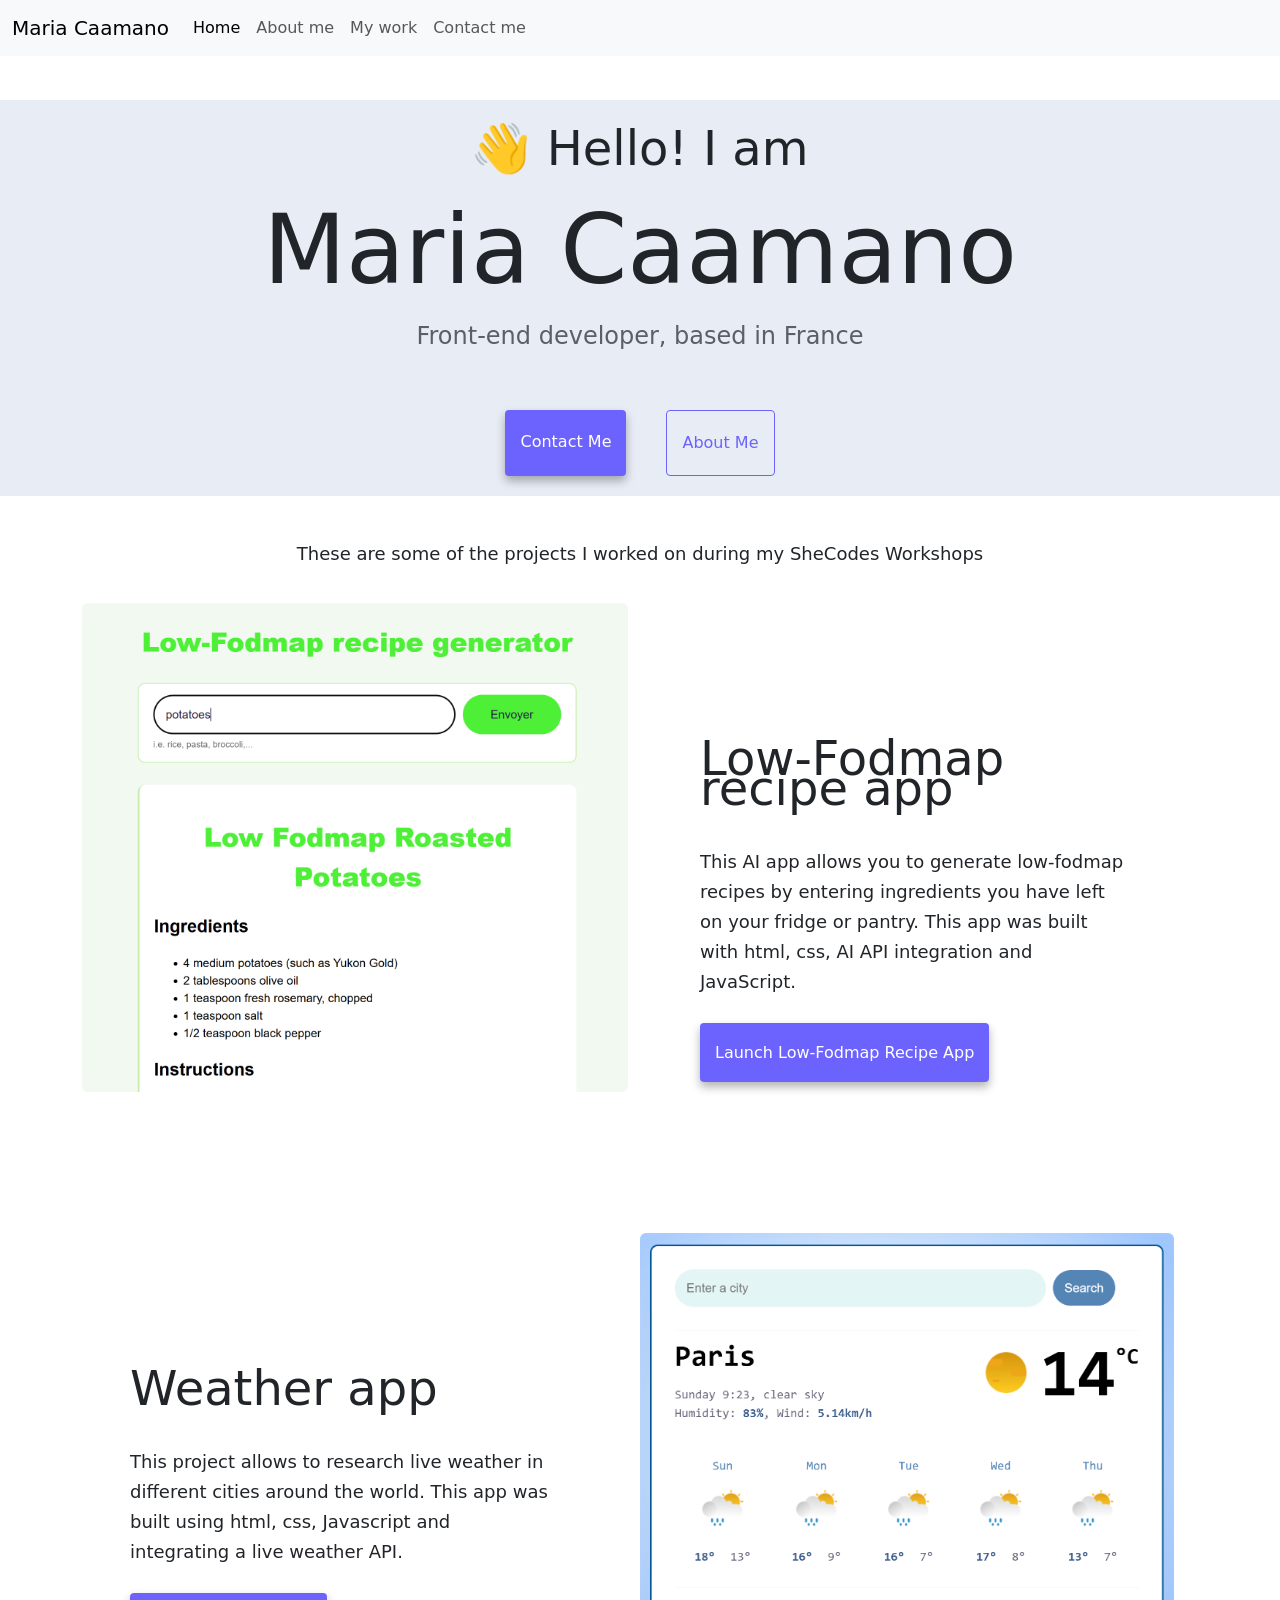
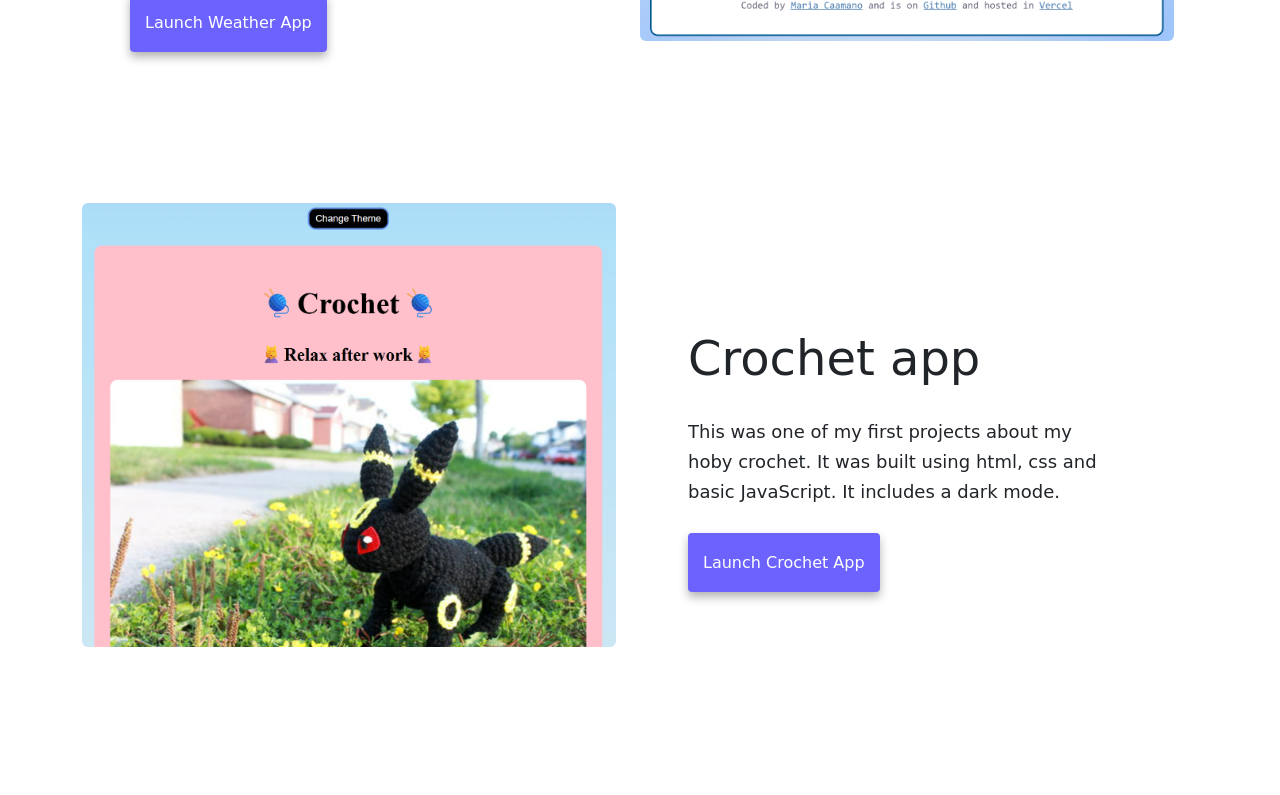
==== index.html @ 8504fa41 "improved homepage content design and content" ====
<!DOCTYPE html>
<html lang="en">
  <head>
    <meta charset="UTF-8" />
    <meta http-equiv="X-UA-Compatible" content="IE=edge" />
    <meta name="viewport" content="width=device-width, initial-scale=1.0" />
    <title>Developer - Maria Caamano</title>
    <meta name="description" content="This website showcases projects I coded">
     <link href="https://cdn.jsdelivr.net/npm/bootstrap@5.3.8/dist/css/bootstrap.min.css" rel="stylesheet" integrity="sha384-sRIl4kxILFvY47J16cr9ZwB07vP4J8+LH7qKQnuqkuIAvNWLzeN8tE5YBujZqJLB" crossorigin="anonymous">
    <link rel="stylesheet" href="style.css" />
  </head>
  <body>
    <nav class="navbar navbar-expand-lg bg-body-tertiary fixed-top">
      <div class="container-fluid">
        <a class="navbar-brand" href="index.html">Maria Caamano</a>
        <button
          class="navbar-toggler"
          type="button"
          data-bs-toggle="collapse"
          data-bs-target="#navbarNavAltMarkup"
          aria-controls="navbarNavAltMarkup"
          aria-expanded="false"
          aria-label="Toggle navigation"
        >
          <span class="navbar-toggler-icon"></span>
        </button>
        <div class="collapse navbar-collapse" id="navbarNavAltMarkup">
          <div class="navbar-nav">
            <a class="nav-link active" aria-current="page" href="#" title="homepage Maria Caamano"
              >Home</a
            >
            <a class="nav-link" href="#" title="about Maria Caamano">About me</a>
            <a class="nav-link" href="#" title="about Maria Caamano">My work</a>
            <a class="nav-link" href="#" title="contact Maria Caamano">Contact me</a>
          </div>
        </div>
      </div>
    </nav>
    <div class="hero">
    <h2 class="text-center">👋 Hello! I am</h2>
    <h1 class="text-center">Maria Caamano</h1>
    <h3 class="text-center">Front-end developer, based in France</h3>
    <div class="navigation-links">
      <a href="#" class= "contact-link" title="Contact Maria Caamano">Contact me</a>
      <a href="#" class="about-link" title="About Maria Caamano">About me</a>
    </div>
    </div>
    <br/>
    <p>These are some of the projects I worked on during my SheCodes Workshops</p>
    <div class="container">
      <div class="row">
        <div class="col d-none d-lg-block">
          <img src="images/fodmap.png" class="img-fluid rounded" alt="low fodmap project image"/>
        </div>
        <div class="col-md-6 project-description">
          <h2 class="projects">Low-Fodmap recipe app</h2>
          <p class="bg-transparent projects mt-4">
            This AI app allows you to generate low-fodmap recipes by entering ingredients you have left on your fridge or pantry. This app was built with html, css, AI API integration and JavaScript. 
          </p>
          <div class="mt-4">
            <a href="https://www.shecodes.io/projects/2745303?_gl=1*stw5pb*_gcl_au*NzQ4MzA0MTkzLjE3NzQ2MzI0OTYuNzcyMzM2MzYzLjE3NzY2MDAwNTcuMTc3NjYwMDA3MA.." class="primary-link" title="link to low fodmap app" target="_blank">Launch Low-Fodmap Recipe App</a>
          </div>
        </div>
        <div class="row mt-5">
          <div class="col-md-6 project-description">
            <h2 class="projects">Weather app</h2>
            <p class="bg-transparent projects mt-4">
              This project allows to research live weather in different cities around the world. This app was built using html, css, Javascript and integrating a live weather API.
            </p>
            <div class="mt-4">
              <a href="https://www.shecodes.io/projects/2738632?_gl=1*stw5pb*_gcl_au*NzQ4MzA0MTkzLjE3NzQ2MzI0OTYuNzcyMzM2MzYzLjE3NzY2MDAwNTcuMTc3NjYwMDA3MA.." class="primary-link" title="link to weather app" target="_blank">Launch Weather app</a>
            </div>
          </div>
          <div class="col d-none d-lg-block">
            <img src="images/weather.png" class="img-fluid rounded d-none d-md-block" alt="weather project image" />
          </div>
      </div>
      <div class="row mt-5">
        <div class="col d-none d-lg-block">
          <img src="images/crochet.png" class="img-fluid rounded d-none d-md-block" alt="crochet project image" />
        </div>
        <div class="col-md-6 project-description">
          <h2 class="projects">Crochet app</h2>
          <p class="bg-transparent projects mt-4">
            This was one of my first projects about my hoby crochet. It was built using html, css and basic JavaScript. It includes a dark mode.
          </p>
          <div class="mt-4">
            <a href="https://www.shecodes.io/projects/2719555?_gl=1*1vurtjd*_gcl_au*NzQ4MzA0MTkzLjE3NzQ2MzI0OTYuNzcyMzM2MzYzLjE3NzY2MDAwNTcuMTc3NjYwMDA3MA.." class="primary-link" title="link to crochet app" target="_blank">Launch Crochet app</a>
          </div>
        </div>
    </div>
    <script
      src="https://cdn.jsdelivr.net/npm/bootstrap@5.3.8/dist/js/bootstrap.bundle.min.js"
      integrity="sha384-FKyoEForCGlyvwx9Hj09JcYn3nv7wiPVlz7YYwJrWVcXK/BmnVDxM+D2scQbITxI"
      crossorigin="anonymous"
    ></script>
  </body>
</html>
---- style.css ----
:root {
  --primary-color: #6c63ff;
  --secondary-color: #f5f2fe;
  --box-shadow: 0 5px 10px rgba(0, 0, 0, 0.3);
}

body {
  margin: 100px 0;
}

h1,
h2,
h3 {
  margin: 0;
}

h1 {
  font-size: 96px;
  line-height: 1.5;
}

h2 {
  font-size: 48px;
  padding-top: 20px;
}

h3 {
  font-size: 24px;
  opacity: 0.7;
}

p {
  background: none;
  text-align: center;
  padding: 20px;
  border-radius: 4px;
  font-size: 18px;
  line-height: 1.5;
}
.hero {
  background-color: #e8ecf5;
}

.navigation-links {
  display: flex;
  margin-top: 40px;
  justify-content: center;
}

.navigation-links a {
  margin: 20px;
  border-radius: 4px;
  padding: 20px 15px;
  text-decoration: none;
  text-transform: capitalize;
}

.contact-link {
  background: var(--primary-color);
  box-shadow: var(--box-shadow);
  color: white;
}

.about-link {
  color: var(--primary-color);
  border: 1px solid var(--primary-color);
}

.homepage-link {
  color: var(--primary-color);
  text-align: center;
  display: block;
}

.about-paragraphs {
  display: flex;
  margin: 30px 0;
}

.about-paragraphs p {
  margin: 10px;
}

.email-link {
  display: flex;
  justify-content: center;
  color: var(--primary-color);
  font-size: 28px;
  text-decoration: none;
}

.email-link:hover {
  text-decoration: underline;
}
@media (max-width: 768px) {
  .email-link {
    font-size: 16px;
    word-wrap: break-word;
  }
}
.primary-link {
  border-radius: 4px;
  padding: 20px 15px;
  text-decoration: none;
  text-transform: capitalize;
  background: var(--primary-color);
  box-shadow: var(--box-shadow);
  color: white;
}
.mb-3 {
  margin-bottom: 1rem !important;
}
.projects {
  text-align: left !important;
  padding-left: 0;
  line-height: 30px;
}
.text-center {
  text-align: center !important;
}
.project-description {
  padding: 120px 60px;
}
@media (max-width: 960px) {
  h1 {
    font-size: 50px;
  }
  h2 {
    font-size: 30px;
  }
  .project-description {
    padding: 0;
    text-align: center !important;
  }
  .projects {
    text-align: center !important;
  }

  .mt-4 {
    text-align: center;
  }
}
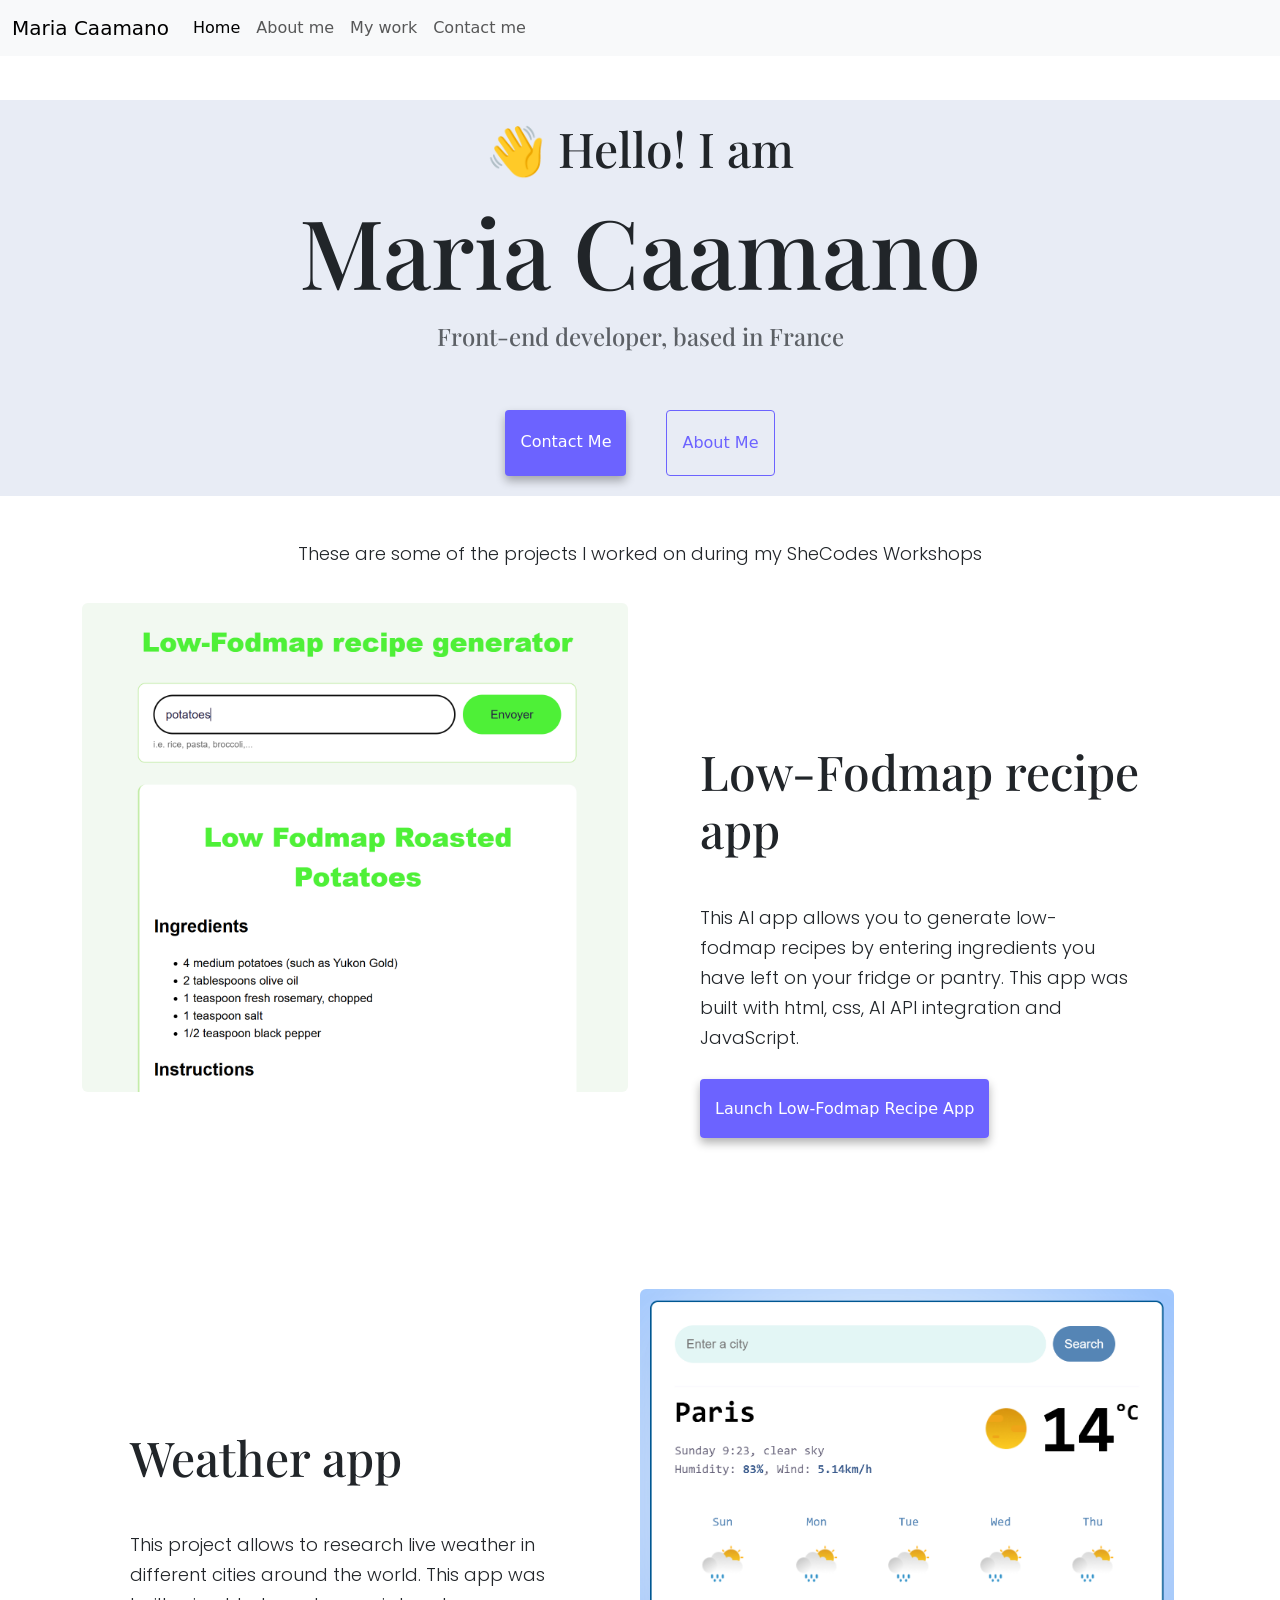
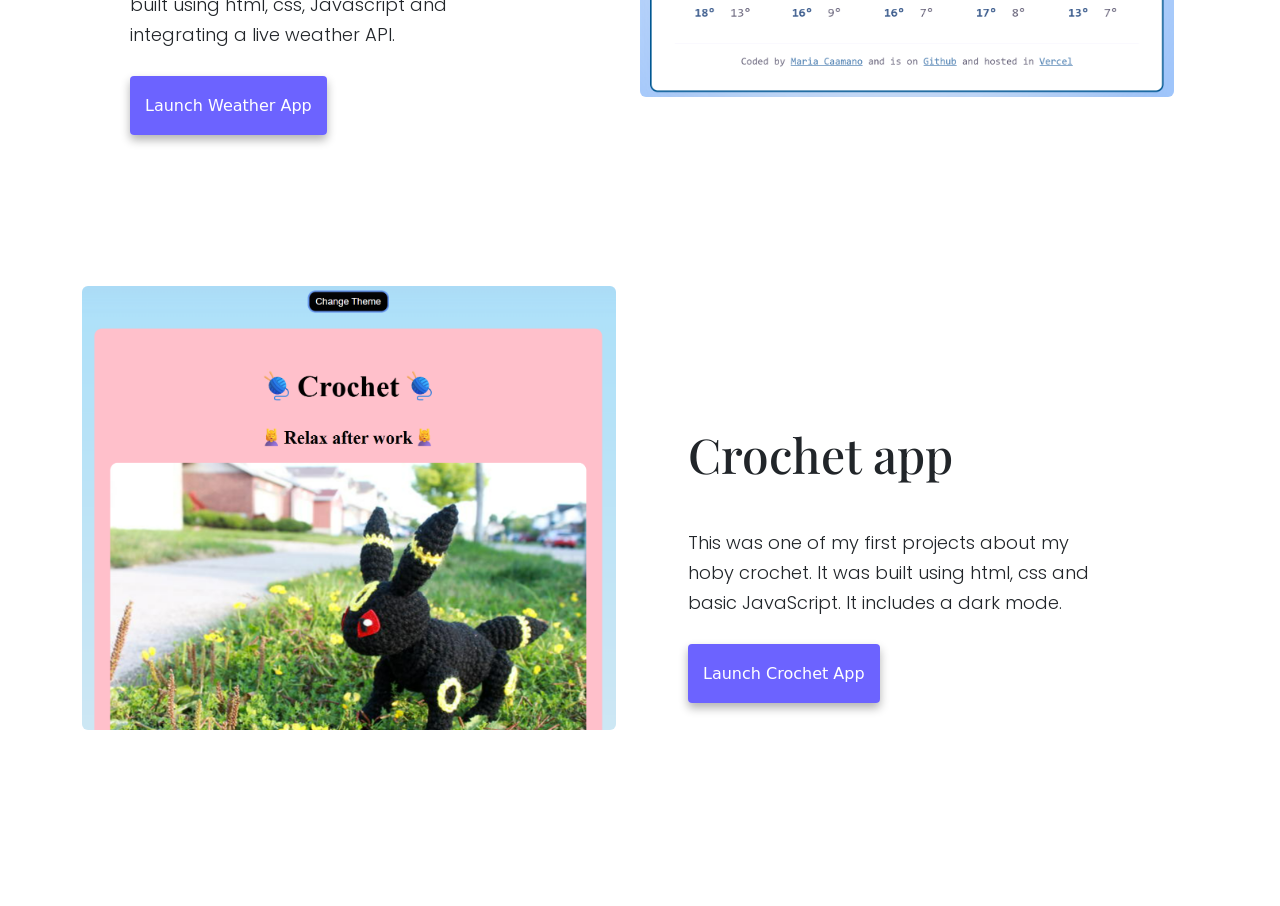
==== commit e516cd93: "added fonts" ====
--- a/index.html
+++ b/index.html
@@ -6,6 +6,11 @@
     <meta name="viewport" content="width=device-width, initial-scale=1.0" />
     <title>Developer - Maria Caamano</title>
     <meta name="description" content="This website showcases projects I coded">
+    <link rel="preconnect" href="https://fonts.googleapis.com">
+<link rel="preconnect" href="https://fonts.gstatic.com" crossorigin>
+<link href="https://fonts.googleapis.com/css2?family=Playfair+Display:ital,wght@0,700;1,700&family=<link rel="preconnect" href="https://fonts.googleapis.com">
+<link rel="preconnect" href="https://fonts.gstatic.com" crossorigin>
+<link href="https://fonts.googleapis.com/css2?family=Playfair+Display:ital,wght@0,700;1,700&family=Poppins:wght@300;500;700&display=swap" rel="stylesheet">
      <link href="https://cdn.jsdelivr.net/npm/bootstrap@5.3.8/dist/css/bootstrap.min.css" rel="stylesheet" integrity="sha384-sRIl4kxILFvY47J16cr9ZwB07vP4J8+LH7qKQnuqkuIAvNWLzeN8tE5YBujZqJLB" crossorigin="anonymous">
     <link rel="stylesheet" href="style.css" />
   </head>
@@ -53,7 +58,7 @@
           <img src="images/fodmap.png" class="img-fluid rounded" alt="low fodmap project image"/>
         </div>
         <div class="col-md-6 project-description">
-          <h2 class="projects">Low-Fodmap recipe app</h2>
+          <h2>Low-Fodmap recipe app</h2>
           <p class="bg-transparent projects mt-4">
             This AI app allows you to generate low-fodmap recipes by entering ingredients you have left on your fridge or pantry. This app was built with html, css, AI API integration and JavaScript. 
           </p>
@@ -63,7 +68,7 @@
         </div>
         <div class="row mt-5">
           <div class="col-md-6 project-description">
-            <h2 class="projects">Weather app</h2>
+            <h2>Weather app</h2>
             <p class="bg-transparent projects mt-4">
               This project allows to research live weather in different cities around the world. This app was built using html, css, Javascript and integrating a live weather API.
             </p>
@@ -80,7 +85,7 @@
           <img src="images/crochet.png" class="img-fluid rounded d-none d-md-block" alt="crochet project image" />
         </div>
         <div class="col-md-6 project-description">
-          <h2 class="projects">Crochet app</h2>
+          <h2>Crochet app</h2>
           <p class="bg-transparent projects mt-4">
             This was one of my first projects about my hoby crochet. It was built using html, css and basic JavaScript. It includes a dark mode.
           </p>
--- a/style.css
+++ b/style.css
@@ -15,21 +15,27 @@
 }
 
 h1 {
+  font-family: "Playfair Display", serif;
   font-size: 96px;
   line-height: 1.5;
 }
 
 h2 {
+  font-family: "Playfair Display", serif;
   font-size: 48px;
   padding-top: 20px;
 }
 
 h3 {
+  font-family: "Playfair Display", serif;
   font-size: 24px;
   opacity: 0.7;
 }
 
 p {
+  font-family: "Poppins", sans-serif;
+  font-weight: 300;
+  font-style: normal;
   background: none;
   text-align: center;
   padding: 20px;
@@ -112,9 +118,13 @@
 }
 .projects {
   text-align: left !important;
+  font-family: "Poppins", sans-serif;
+  font-weight: 300;
+  font-style: normal;
   padding-left: 0;
   line-height: 30px;
 }
+
 .text-center {
   text-align: center !important;
 }
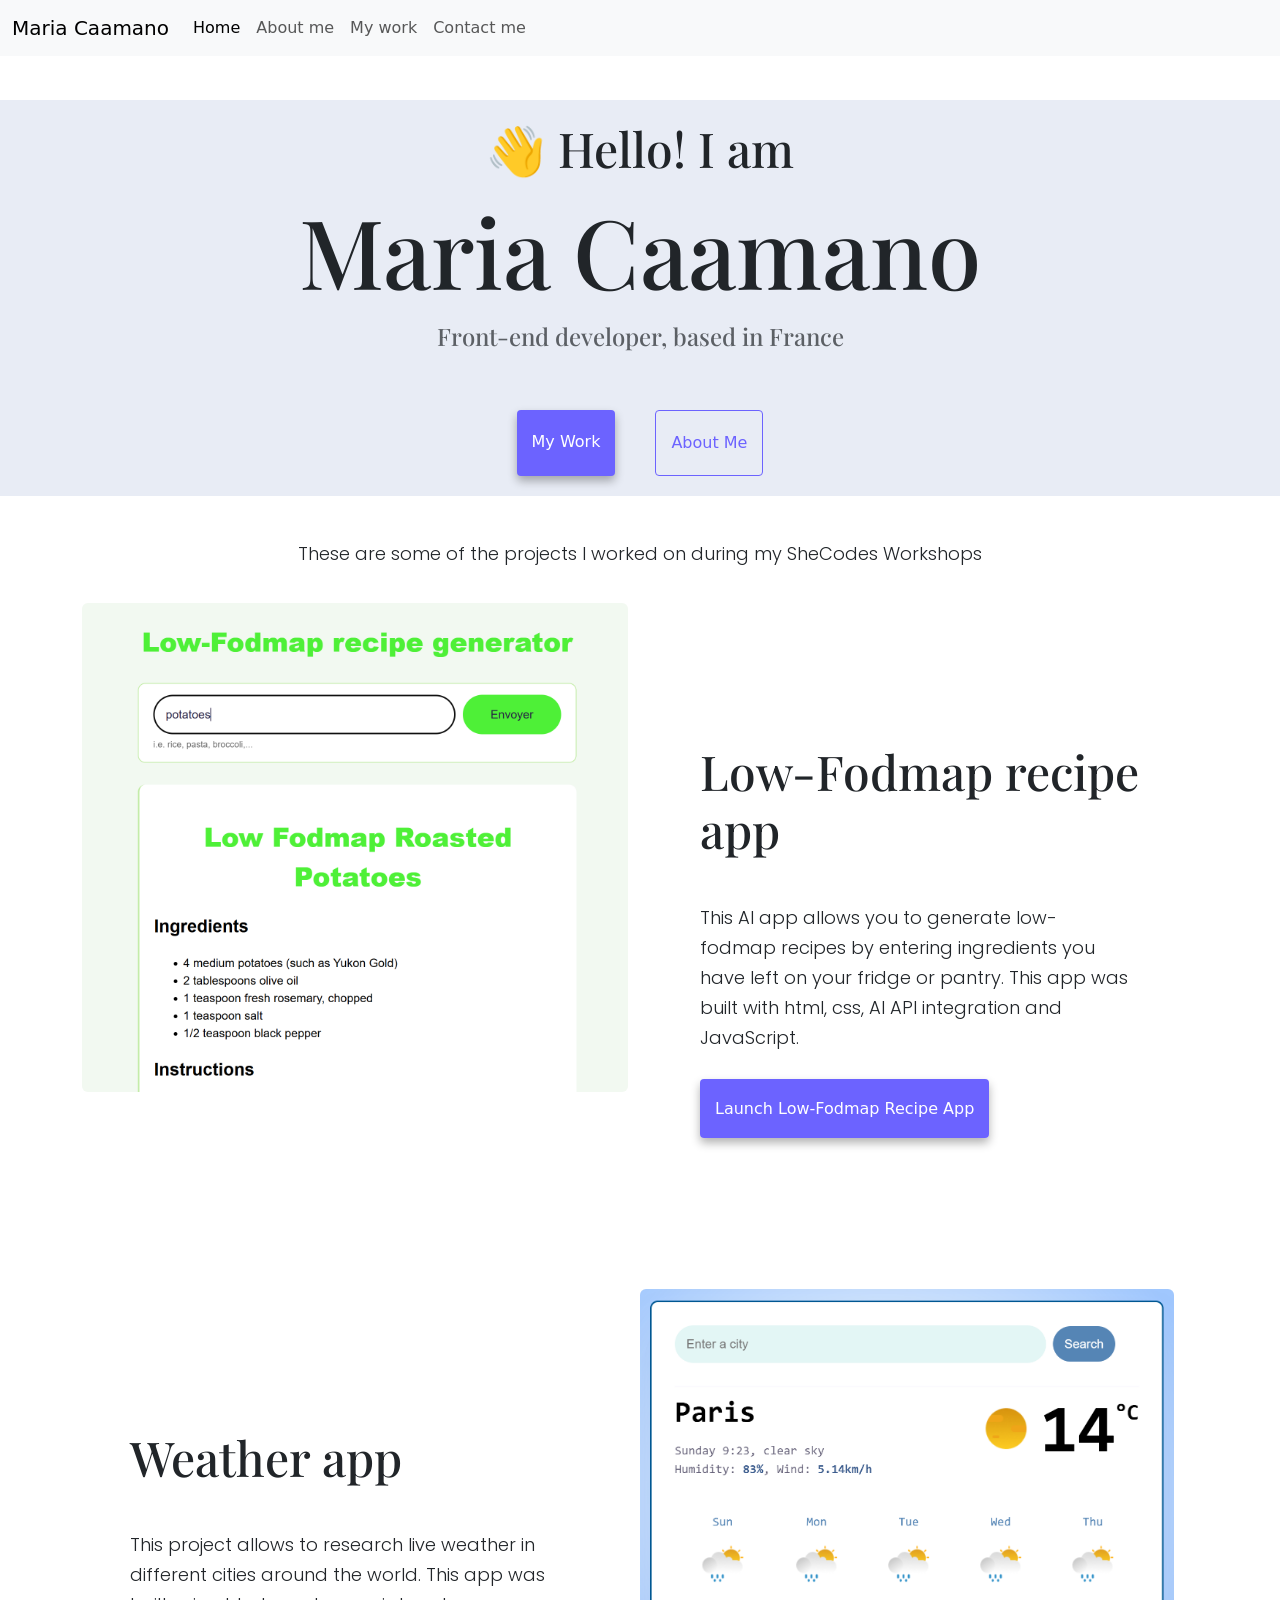
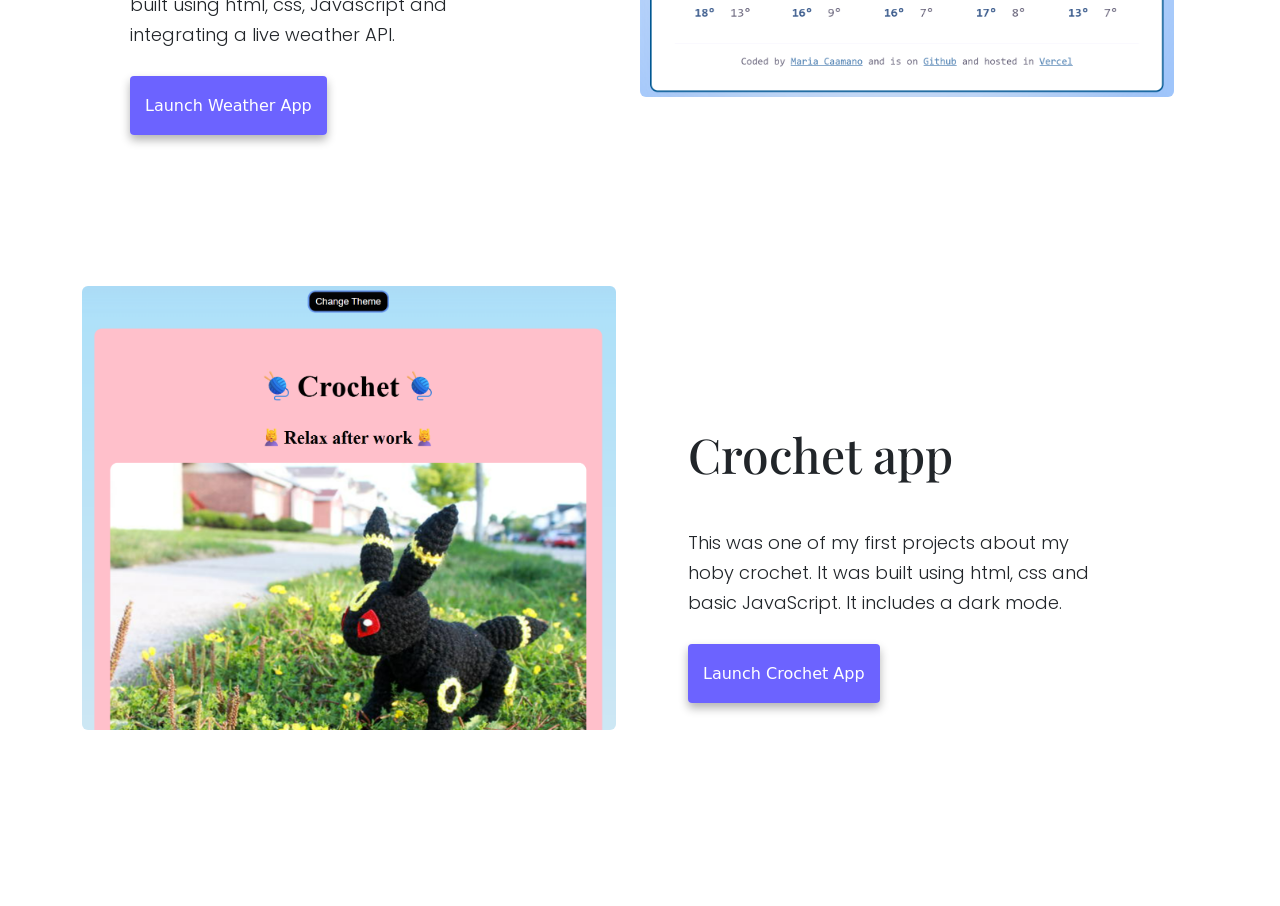
==== commit 508adb18: "added about page with css and basic work page" ====
--- a/index.html
+++ b/index.html
@@ -34,9 +34,9 @@
             <a class="nav-link active" aria-current="page" href="#" title="homepage Maria Caamano"
               >Home</a
             >
-            <a class="nav-link" href="#" title="about Maria Caamano">About me</a>
-            <a class="nav-link" href="#" title="about Maria Caamano">My work</a>
-            <a class="nav-link" href="#" title="contact Maria Caamano">Contact me</a>
+            <a class="nav-link" href="about.html" title="about Maria Caamano">About me</a>
+            <a class="nav-link" href="work.html" title="projects display">My work</a>
+            <a class="nav-link" href="about.html#contact" title="contact Maria Caamano">Contact me</a>
           </div>
         </div>
       </div>
@@ -46,8 +46,8 @@
     <h1 class="text-center">Maria Caamano</h1>
     <h3 class="text-center">Front-end developer, based in France</h3>
     <div class="navigation-links">
-      <a href="#" class= "contact-link" title="Contact Maria Caamano">Contact me</a>
-      <a href="#" class="about-link" title="About Maria Caamano">About me</a>
+      <a href="work.html" class= "contact-link" title="projects display">My work</a>
+      <a href="about.html" class="about-link" title="About Maria Caamano">About me</a>
     </div>
     </div>
     <br/>
--- a/style.css
+++ b/style.css
@@ -150,3 +150,28 @@
     text-align: center;
   }
 }
+.about-section h1 {
+  font-size: 64px;
+  line-height: 1.5;
+}
+.about-section h3 {
+  font-size: 18px;
+  font-family: "Poppins", sans-serif;
+  margin-bottom: 10px !important;
+}
+.about-section p {
+  font-family: "Poppins", sans-serif;
+  font-size: 16px;
+  line-height: 30px;
+  padding: 5px 0;
+  margin-bottom: 10px;
+}
+.about-section .navigation-links {
+  margin-top: 0;
+}
+.profile-photo {
+  max-width: 300px;
+  display: block;
+  margin: 0 auto;
+  border-radius: 10px;
+}
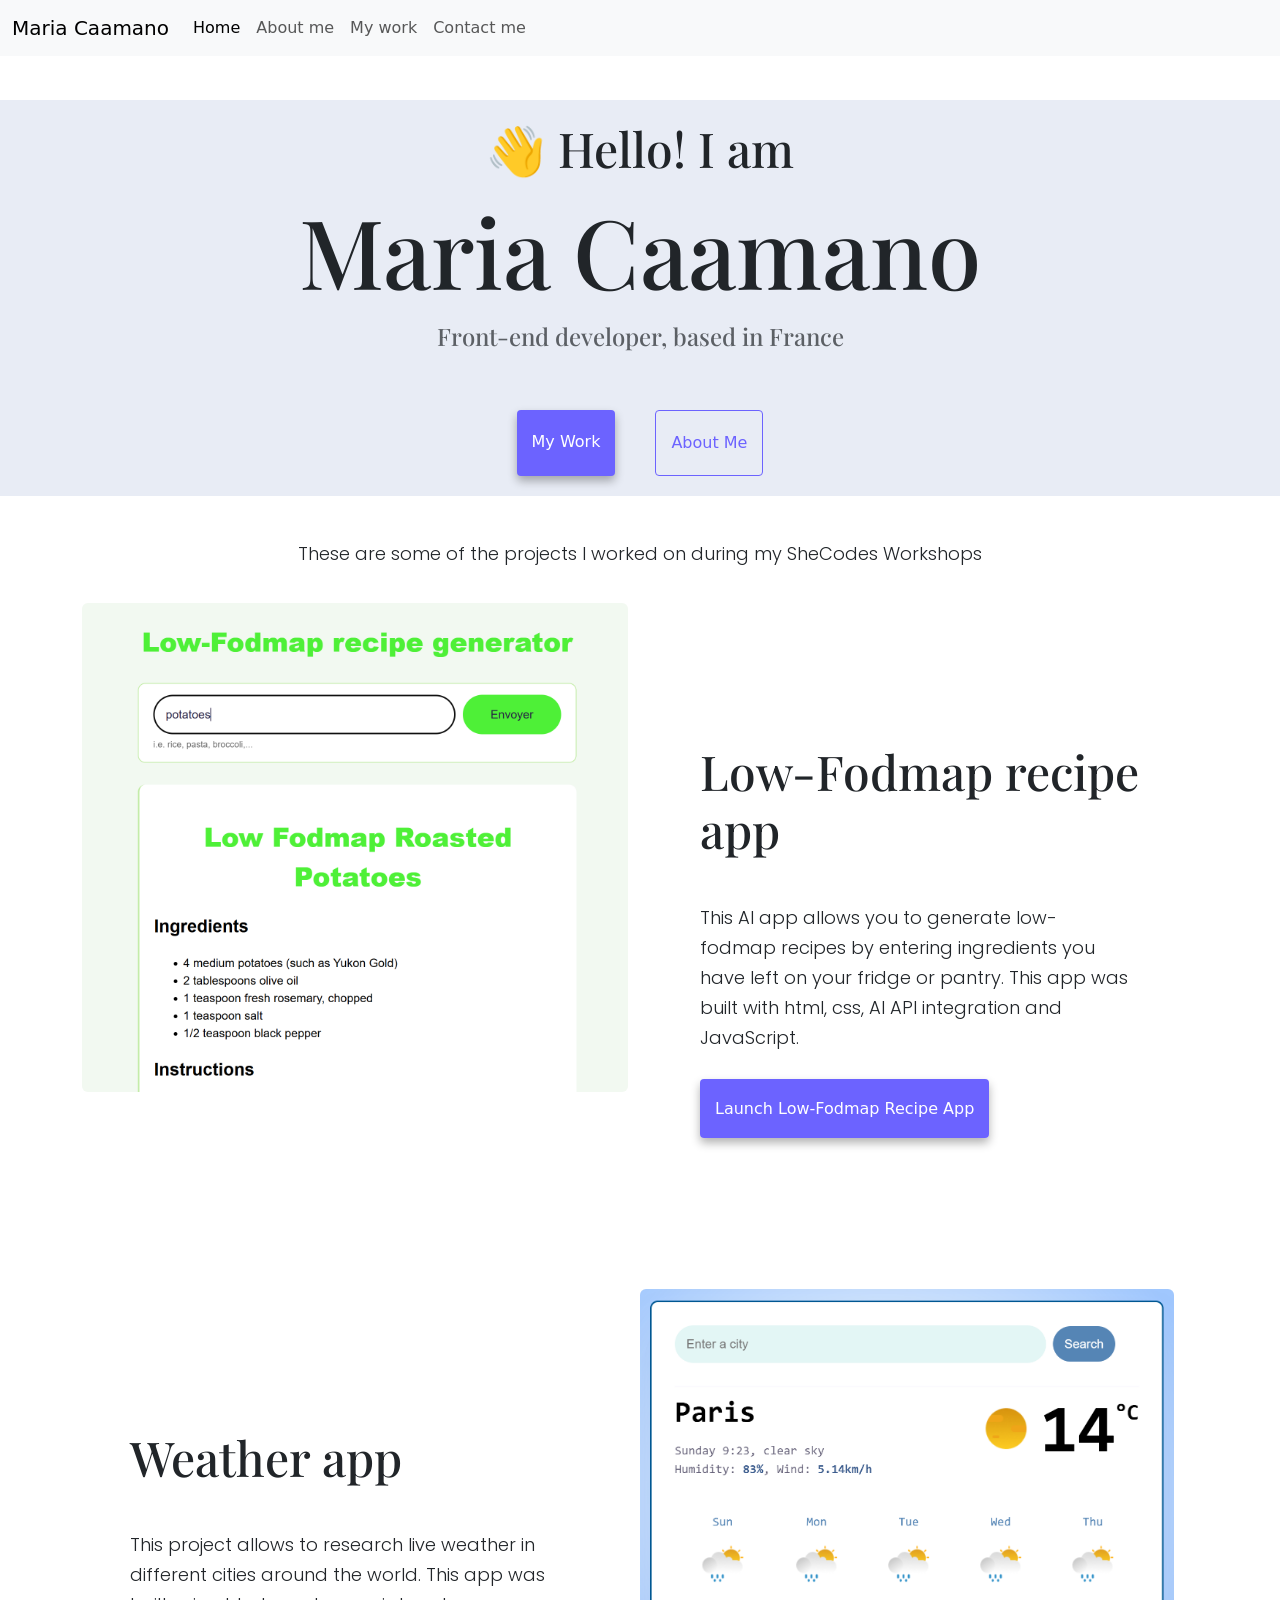
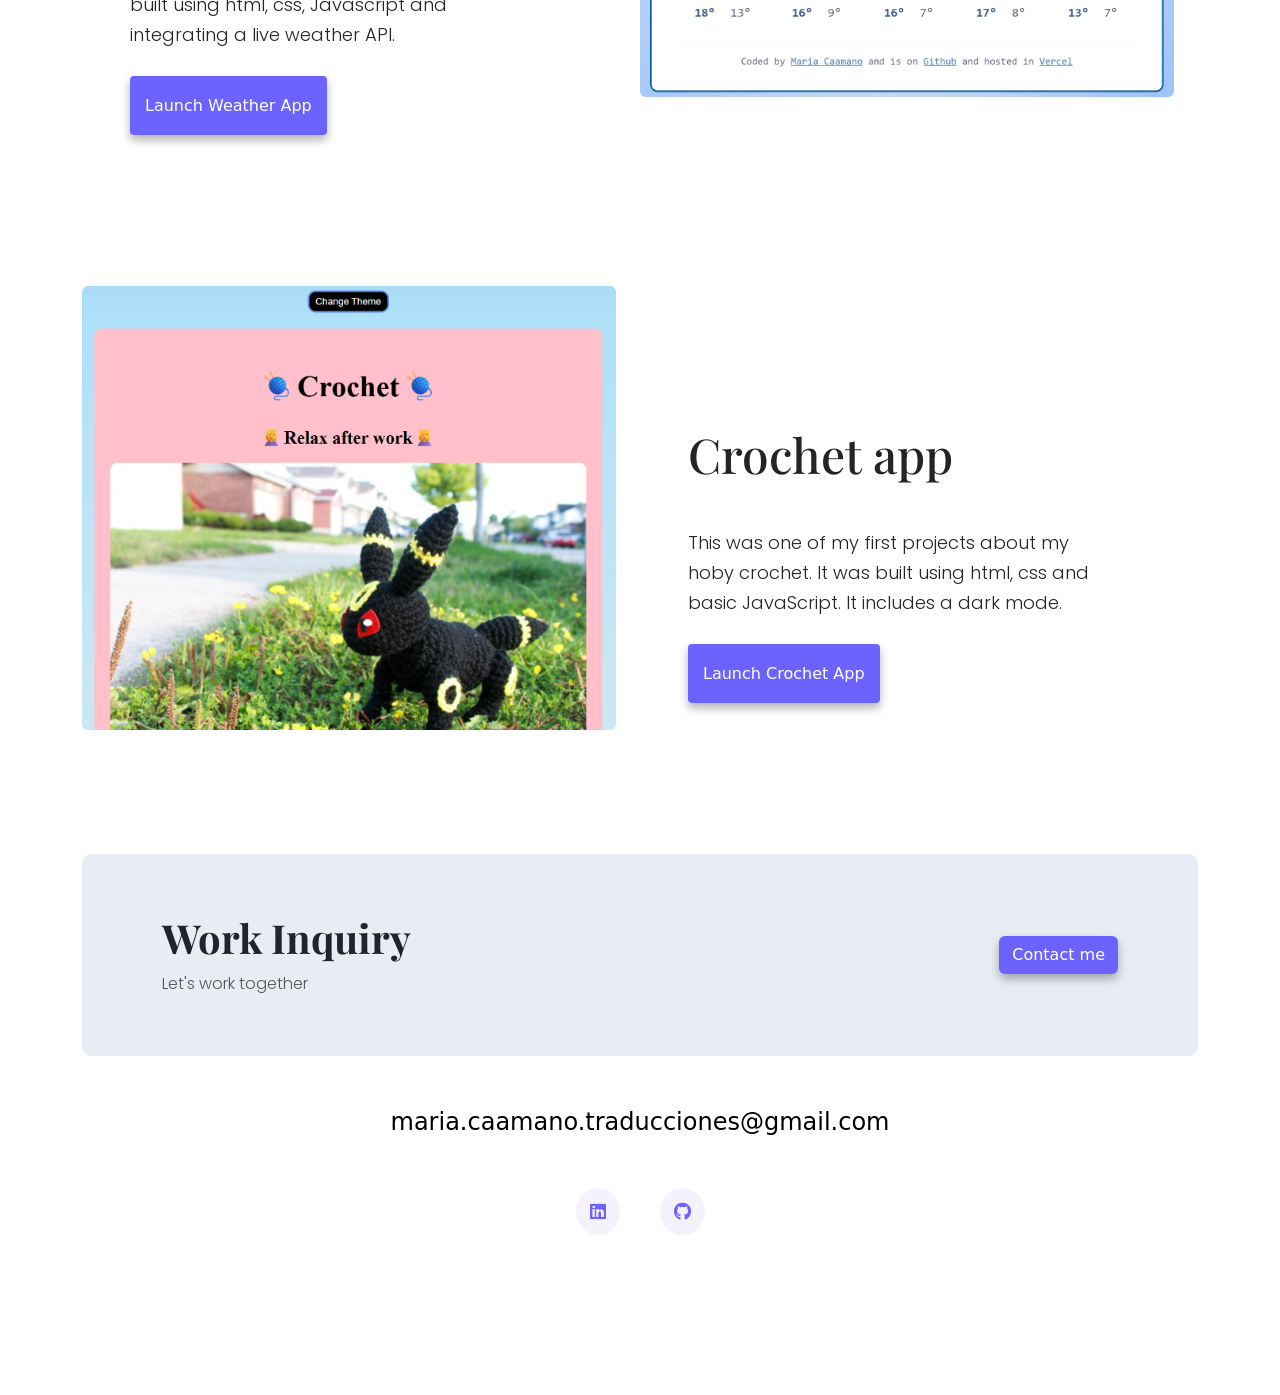
==== commit c9d10c61: "added styled footer to all pages" ====
--- a/index.html
+++ b/index.html
@@ -12,7 +12,8 @@
 <link rel="preconnect" href="https://fonts.gstatic.com" crossorigin>
 <link href="https://fonts.googleapis.com/css2?family=Playfair+Display:ital,wght@0,700;1,700&family=Poppins:wght@300;500;700&display=swap" rel="stylesheet">
      <link href="https://cdn.jsdelivr.net/npm/bootstrap@5.3.8/dist/css/bootstrap.min.css" rel="stylesheet" integrity="sha384-sRIl4kxILFvY47J16cr9ZwB07vP4J8+LH7qKQnuqkuIAvNWLzeN8tE5YBujZqJLB" crossorigin="anonymous">
-    <link rel="stylesheet" href="style.css" />
+    <link rel="stylesheet" href="https://cdnjs.cloudflare.com/ajax/libs/font-awesome/6.5.1/css/all.min.css">
+     <link rel="stylesheet" href="style.css" />
   </head>
   <body>
     <nav class="navbar navbar-expand-lg bg-body-tertiary fixed-top">
@@ -31,12 +32,12 @@
         </button>
         <div class="collapse navbar-collapse" id="navbarNavAltMarkup">
           <div class="navbar-nav">
-            <a class="nav-link active" aria-current="page" href="#" title="homepage Maria Caamano"
+            <a class="nav-link active" aria-current="page" href="index.html" title="homepage Maria Caamano"
               >Home</a
             >
             <a class="nav-link" href="about.html" title="about Maria Caamano">About me</a>
             <a class="nav-link" href="work.html" title="projects display">My work</a>
-            <a class="nav-link" href="about.html#contact" title="contact Maria Caamano">Contact me</a>
+            <a class="nav-link" href="contact.html" title="contact Maria Caamano">Contact me</a>
           </div>
         </div>
       </div>
@@ -93,7 +94,28 @@
             <a href="https://www.shecodes.io/projects/2719555?_gl=1*1vurtjd*_gcl_au*NzQ4MzA0MTkzLjE3NzQ2MzI0OTYuNzcyMzM2MzYzLjE3NzY2MDAwNTcuMTc3NjYwMDA3MA.." class="primary-link" title="link to crochet app" target="_blank">Launch Crochet app</a>
           </div>
         </div>
+      </div>
+      <footer>
+        <div class="contact-box d-flex justify-content-between mb-5 mt-5 align-items-center">
+        <div>
+        <h4 class="">Work Inquiry</h4>
+        <p class="text-muted">Let's work together</p>
+        </div>
+        <div>
+        <a href="contact.html" class="btn contact-link"> Contact me</a>
+        </div>
+        </div>
+        <div class="d-flex justify-content-center mb-5">
+        <a href="mailto:maria.caamano.traducciones@gmail.com" title="link to email" class="email-footer text-center">maria.caamano.traducciones@gmail.com</a>
+        </div>
+        <div class="social-links d-flex justify-content-center">
+        <a href="www.linkedin.com/in/maria-caamaño-gonzález-720b8368" title="link to Linkedin profile" target="_blank"><i class="fa-brands fa-linkedin"></i></a>
+        <a href="https://github.com/mariacaamanotraducciones-wq" title="link to github profile" target="_blank"><i class="fa-brands fa-github"></i></a>
+        </div>
+            
+      </footer>
     </div>
+    
     <script
       src="https://cdn.jsdelivr.net/npm/bootstrap@5.3.8/dist/js/bootstrap.bundle.min.js"
       integrity="sha384-FKyoEForCGlyvwx9Hj09JcYn3nv7wiPVlz7YYwJrWVcXK/BmnVDxM+D2scQbITxI"
--- a/style.css
+++ b/style.css
@@ -43,6 +43,67 @@
   font-size: 18px;
   line-height: 1.5;
 }
+footer {
+  margin-top: 120px;
+  margin-bottom: 60px;
+}
+footer .email-footer {
+  text-decoration: none;
+  color: black;
+  font-size: 24px;
+}
+footer .email-footer:hover {
+  color: var(--primary-color);
+}
+@media (max-width: 768px) {
+  footer .email-footer {
+    font-size: 18px;
+    word-wrap: break-word;
+  }
+}
+footer .social-links a {
+  margin: 0 20px;
+  color: var(--primary-color);
+  background: var(--secondary-color);
+  padding: 10px 14px;
+  border-radius: 50%;
+  font-size: 18px;
+  transition: all 100ms ease-in-out;
+}
+footer .social-links a:hover {
+  color: white;
+  background: var(--primary-color);
+}
+footer .contact-box {
+  background-color: #e8ecf5;
+  padding: 60px 80px;
+  border-radius: 10px;
+}
+footer .contact-box p {
+  text-align: left;
+  padding: 0;
+  margin: 0;
+  font-size: 16px;
+}
+
+footer .contact-box h4 {
+  font-family: "Playfair Display", serif;
+  font-size: 40px;
+  font-weight: bold;
+  margin-bottom: 10px;
+}
+@media (max-width: 768px) {
+  footer .contact-box {
+    flex-direction: column;
+    text-align: center;
+    padding: 40px 20px;
+  }
+
+  footer .contact-box p {
+    text-align: center;
+    margin-bottom: 30px;
+  }
+}
 .hero {
   background-color: #e8ecf5;
 }
@@ -91,7 +152,7 @@
   display: flex;
   justify-content: center;
   color: var(--primary-color);
-  font-size: 28px;
+  font-size: 14px;
   text-decoration: none;
 }
 
@@ -175,3 +236,54 @@
   margin: 0 auto;
   border-radius: 10px;
 }
+.content {
+  text-align: center;
+  padding: 0;
+}
+.content h3 {
+  font-size: 24px;
+  line-height: 1.5;
+  font-family: "Poppins", sans-serif;
+}
+.content p {
+  font-size: 14px;
+  padding: 5px 10px;
+  line-height: 1.4;
+  margin-top: 0;
+}
+.image-wrapper {
+  height: 250px;
+  overflow: hidden;
+  display: flex;
+  align-items: center;
+  justify-content: center;
+}
+
+.image-wrapper img {
+  width: 100%;
+  height: 100%;
+  object-fit: cover;
+  transition: transform 0.3s ease;
+}
+
+.image-wrapper img:hover {
+  transform: scale(1.05);
+}
+.contact {
+  margin: 30px;
+}
+.contact h1 {
+  font-size: 64px;
+  line-height: 80px;
+}
+.contact h3 {
+  margin-top: 10px;
+  font-size: 24px;
+  line-height: 1.5;
+  font-weight: bold;
+  opacity: 1;
+}
+.contact p {
+  padding: 0;
+  margin-bottom: 10px;
+}
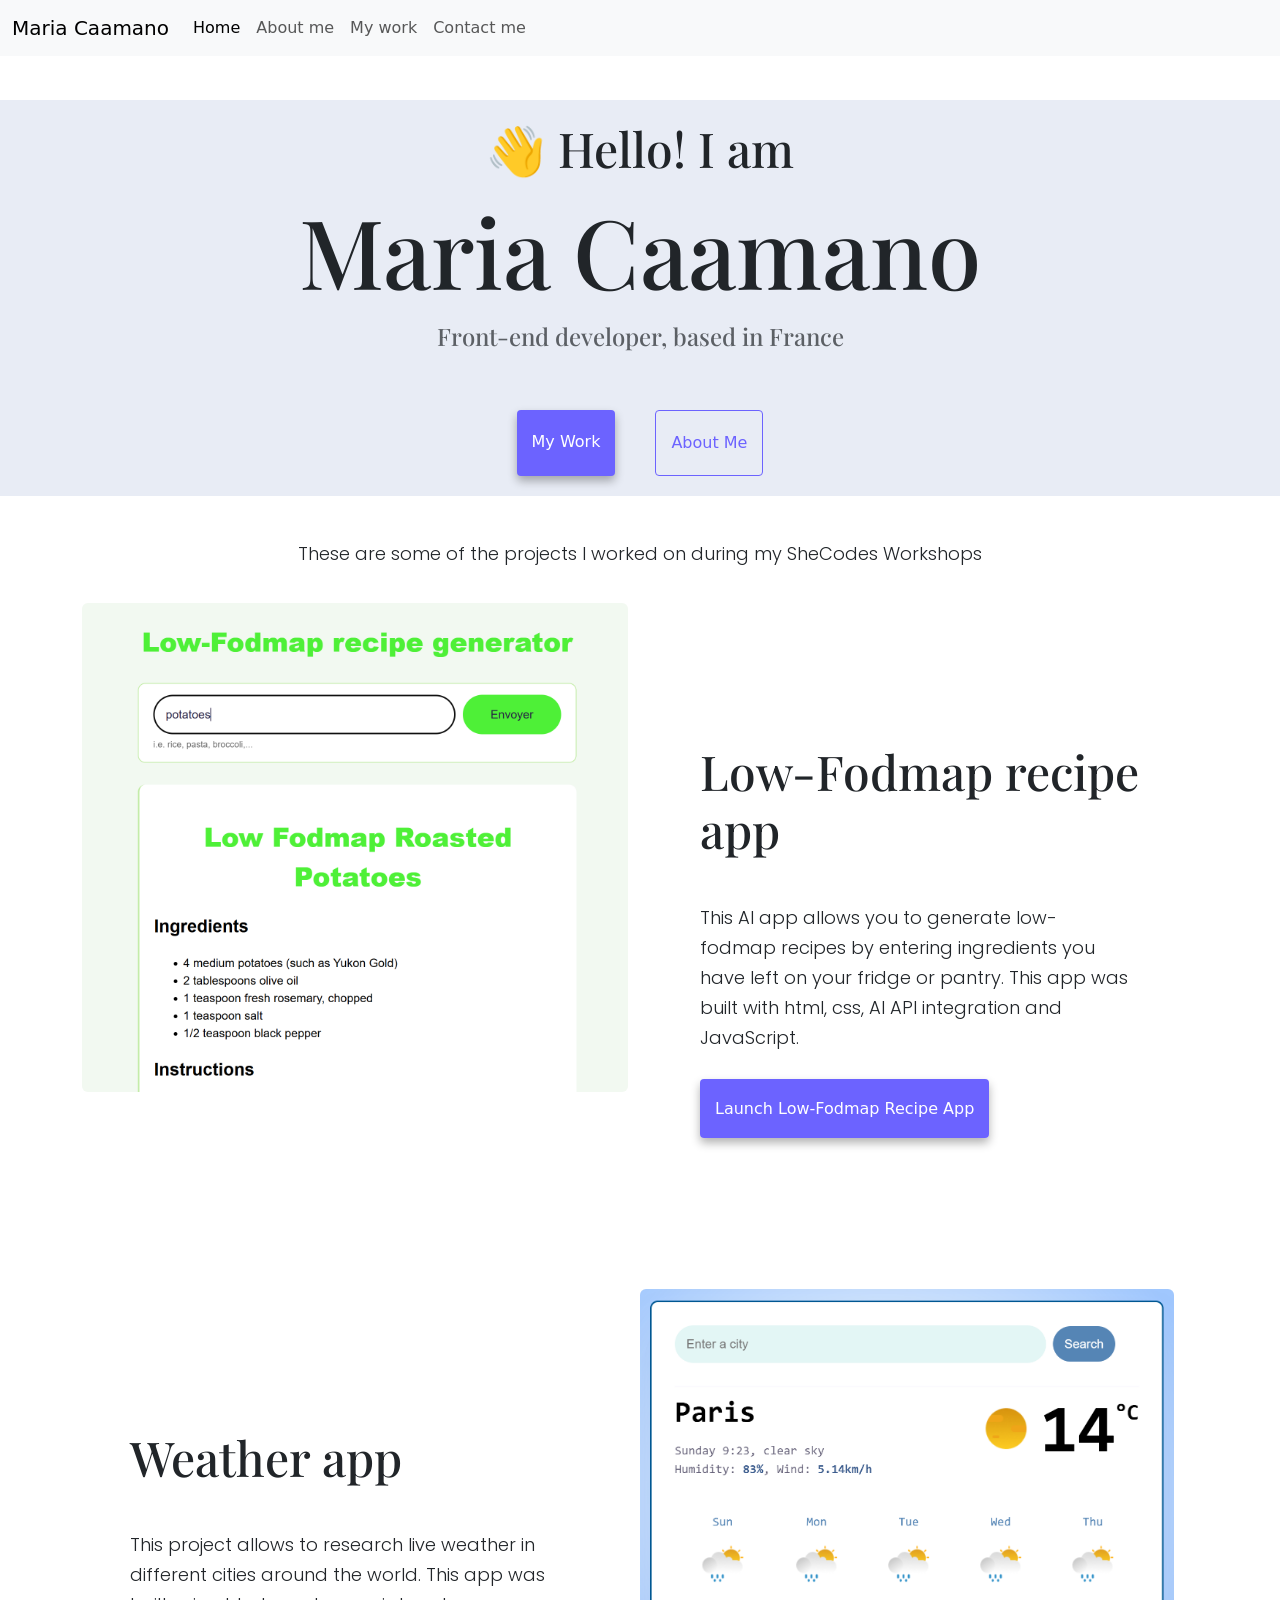
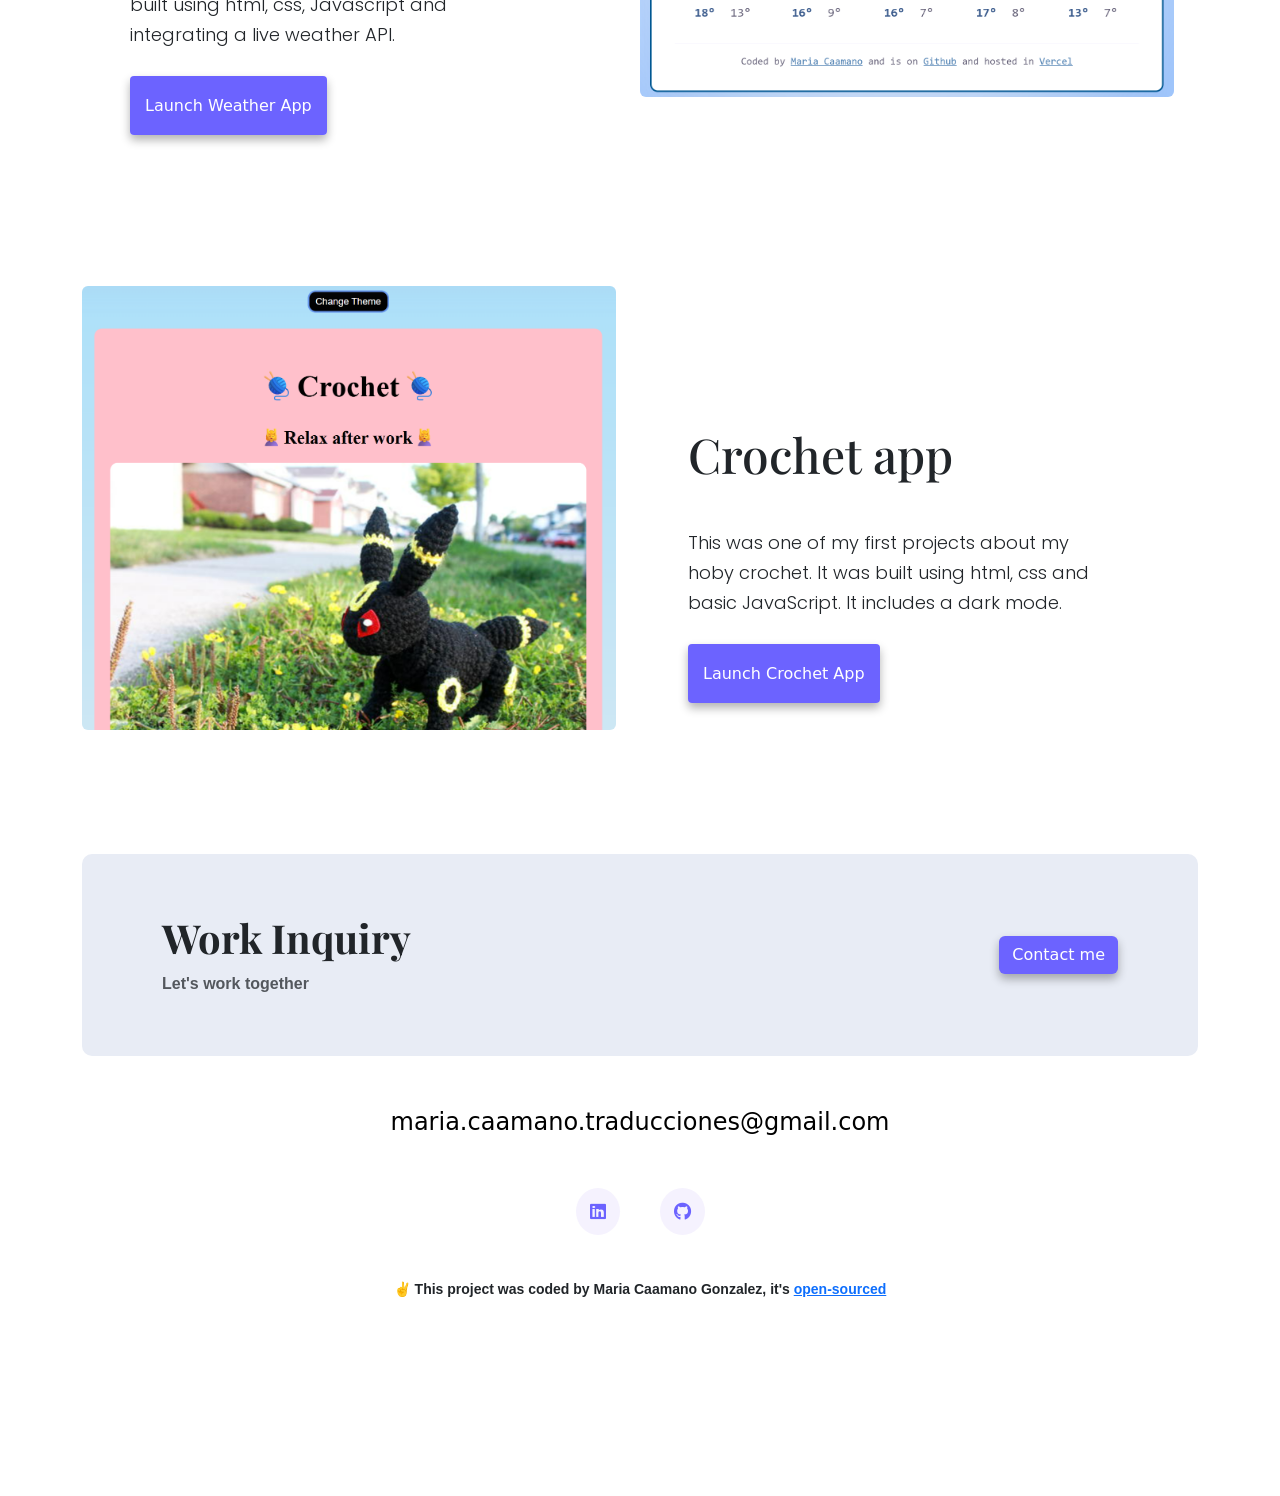
==== commit c09f994a: "added footer to all pages and final touches + meta description" ====
--- a/index.html
+++ b/index.html
@@ -4,6 +4,7 @@
     <meta charset="UTF-8" />
     <meta http-equiv="X-UA-Compatible" content="IE=edge" />
     <meta name="viewport" content="width=device-width, initial-scale=1.0" />
+    <meta name="description" content="Maria Caamano is a junior developer based in Paris, France. Currently working for a payments API.">
     <title>Developer - Maria Caamano</title>
     <meta name="description" content="This website showcases projects I coded">
     <link rel="preconnect" href="https://fonts.googleapis.com">
@@ -112,7 +113,7 @@
         <a href="www.linkedin.com/in/maria-caamaño-gonzález-720b8368" title="link to Linkedin profile" target="_blank"><i class="fa-brands fa-linkedin"></i></a>
         <a href="https://github.com/mariacaamanotraducciones-wq" title="link to github profile" target="_blank"><i class="fa-brands fa-github"></i></a>
         </div>
-            
+        <p class="text-center mt-4">✌️ This project was coded by Maria Caamano Gonzalez, it's <a href="https://github.com/mariacaamanotraducciones-wq/my-portfolio" target="_blank" title="link to code in github">open-sourced</a></p>  
       </footer>
     </div>
     
--- a/style.css
+++ b/style.css
@@ -47,6 +47,10 @@
   margin-top: 120px;
   margin-bottom: 60px;
 }
+footer p {
+  font-size: 14px;
+  font-weight: bold;
+}
 footer .email-footer {
   text-decoration: none;
   color: black;
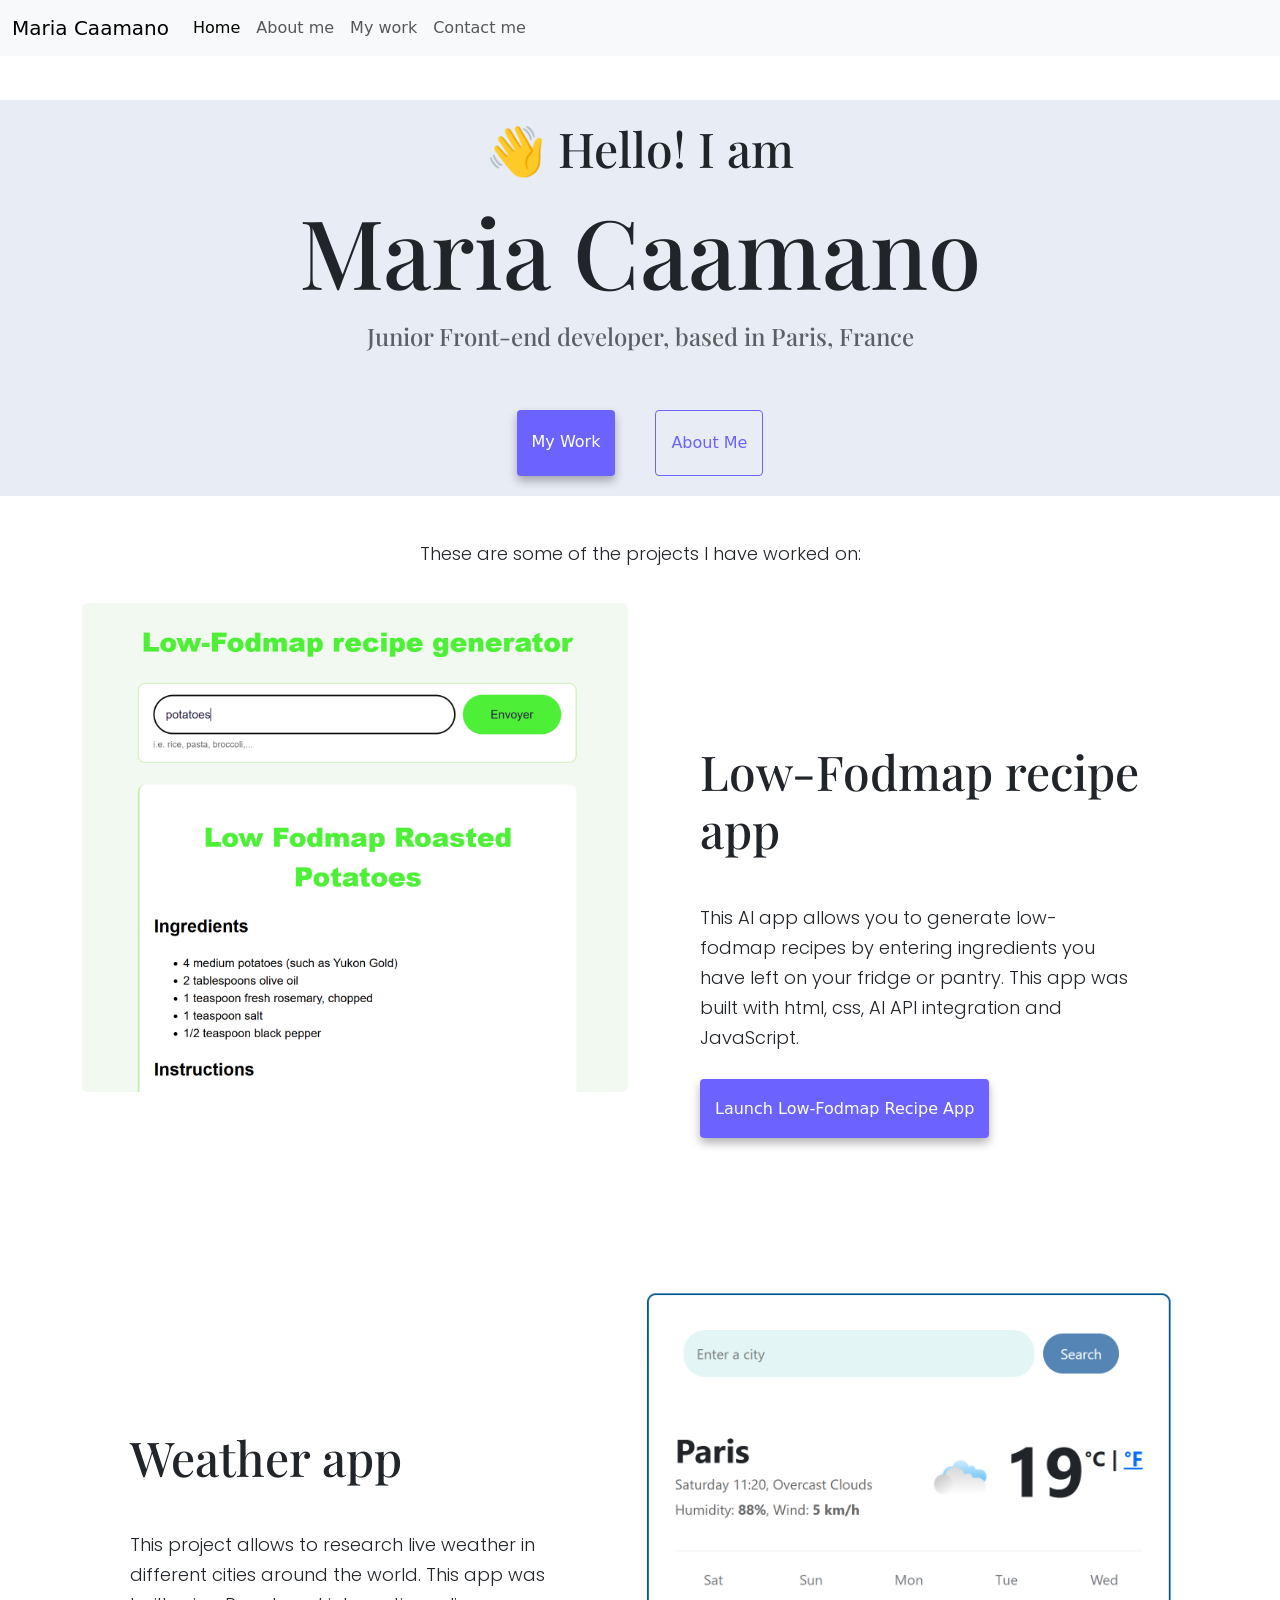
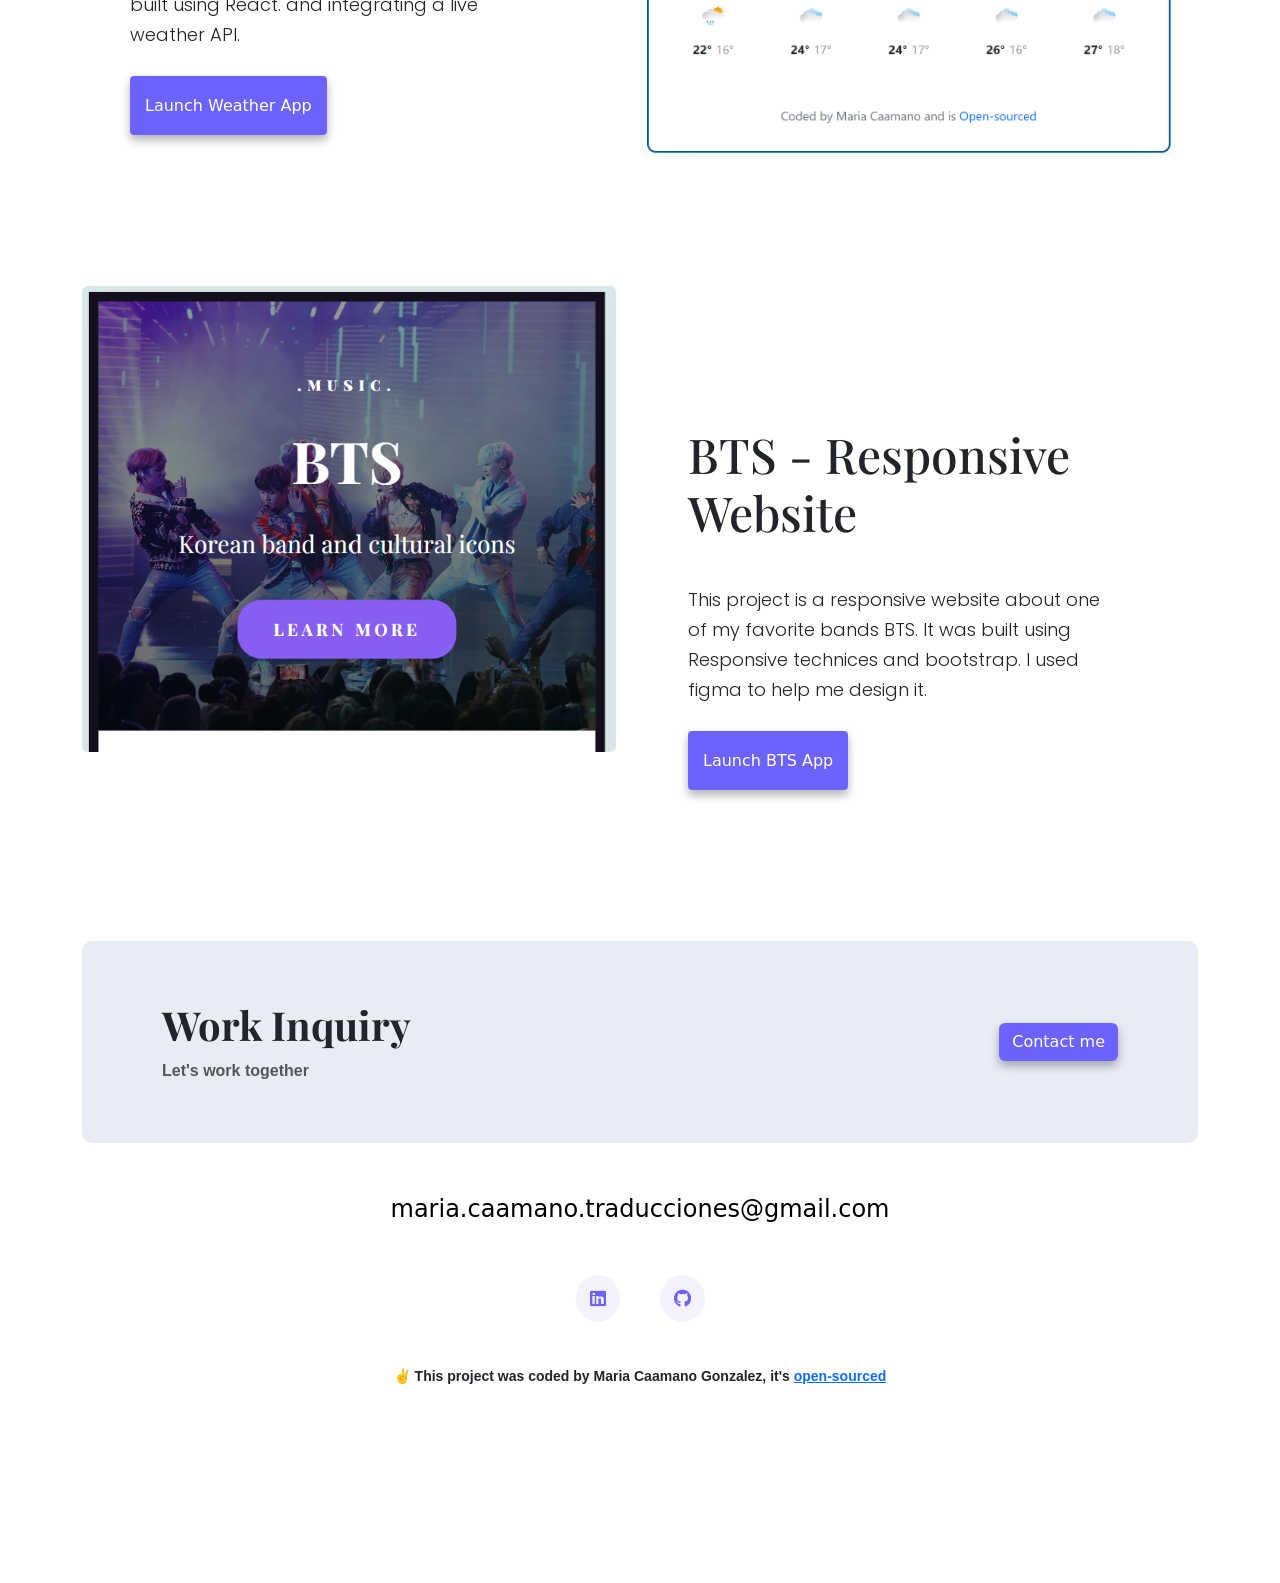
==== commit bc1f2f18: "updated projects corrected links" ====
--- a/index.html
+++ b/index.html
@@ -46,14 +46,14 @@
     <div class="hero">
     <h2 class="text-center">👋 Hello! I am</h2>
     <h1 class="text-center">Maria Caamano</h1>
-    <h3 class="text-center">Front-end developer, based in France</h3>
+    <h3 class="text-center">Junior Front-end developer, based in Paris, France</h3>
     <div class="navigation-links">
       <a href="work.html" class= "contact-link" title="projects display">My work</a>
       <a href="about.html" class="about-link" title="About Maria Caamano">About me</a>
     </div>
     </div>
     <br/>
-    <p>These are some of the projects I worked on during my SheCodes Workshops</p>
+    <p>These are some of the projects I have worked on:</p>
     <div class="container">
       <div class="row">
         <div class="col d-none d-lg-block">
@@ -72,27 +72,27 @@
           <div class="col-md-6 project-description">
             <h2>Weather app</h2>
             <p class="bg-transparent projects mt-4">
-              This project allows to research live weather in different cities around the world. This app was built using html, css, Javascript and integrating a live weather API.
+              This project allows to research live weather in different cities around the world. This app was built using React. and integrating a live weather API.
             </p>
             <div class="mt-4">
-              <a href="https://www.shecodes.io/projects/2738632?_gl=1*stw5pb*_gcl_au*NzQ4MzA0MTkzLjE3NzQ2MzI0OTYuNzcyMzM2MzYzLjE3NzY2MDAwNTcuMTc3NjYwMDA3MA.." class="primary-link" title="link to weather app" target="_blank">Launch Weather app</a>
+              <a href="https://www.shecodes.io/projects/2803756?_gl=1*yo6k29*_gcl_au*MTI4NzI2MTU4NS4xNzgyNTQ0NTgxLi0uLS4xNzg0Mjk1NTIyLjE5MDExOTUzOS4xNzg3OTkyNzYxLjE3ODc5OTU0Mzk." class="primary-link" title="link to weather app" target="_blank">Launch Weather app</a>
             </div>
           </div>
           <div class="col d-none d-lg-block">
-            <img src="images/weather.png" class="img-fluid rounded d-none d-md-block" alt="weather project image" />
+            <img src="images/react-weather.png" class="img-fluid rounded d-none d-md-block" alt="weather project image" />
           </div>
       </div>
       <div class="row mt-5">
         <div class="col d-none d-lg-block">
-          <img src="images/crochet.png" class="img-fluid rounded d-none d-md-block" alt="crochet project image" />
+          <img src="images/BTS-responsive.png" class="img-fluid rounded d-none d-md-block" alt="crochet project image" />
         </div>
         <div class="col-md-6 project-description">
-          <h2>Crochet app</h2>
+          <h2>BTS - Responsive Website</h2>
           <p class="bg-transparent projects mt-4">
-            This was one of my first projects about my hoby crochet. It was built using html, css and basic JavaScript. It includes a dark mode.
+            This project is a responsive website about one of my favorite bands BTS. It was built using Responsive technices and bootstrap. I used figma to help me design it.
           </p>
           <div class="mt-4">
-            <a href="https://www.shecodes.io/projects/2719555?_gl=1*1vurtjd*_gcl_au*NzQ4MzA0MTkzLjE3NzQ2MzI0OTYuNzcyMzM2MzYzLjE3NzY2MDAwNTcuMTc3NjYwMDA3MA.." class="primary-link" title="link to crochet app" target="_blank">Launch Crochet app</a>
+            <a href="https://www.shecodes.io/projects/2792829?_gl=1*1ke4hdw*_gcl_au*MTI4NzI2MTU4NS4xNzgyNTQ0NTgxLi0uLS4xNzg0Mjk1NTIyLjE5MDExOTUzOS4xNzg3OTkyNzYxLjE3ODc5OTU0Mzk." class="primary-link" title="link to crochet app" target="_blank">Launch BTS app</a>
           </div>
         </div>
       </div>
@@ -110,7 +110,7 @@
         <a href="mailto:maria.caamano.traducciones@gmail.com" title="link to email" class="email-footer text-center">maria.caamano.traducciones@gmail.com</a>
         </div>
         <div class="social-links d-flex justify-content-center">
-        <a href="www.linkedin.com/in/maria-caamaño-gonzález-720b8368" title="link to Linkedin profile" target="_blank"><i class="fa-brands fa-linkedin"></i></a>
+        <a href="https://www.linkedin.com/in/maria-caama%C3%B1o-gonz%C3%A1lez-720b8368" title="link to Linkedin profile" target="_blank"><i class="fa-brands fa-linkedin"></i></a>
         <a href="https://github.com/mariacaamanotraducciones-wq" title="link to github profile" target="_blank"><i class="fa-brands fa-github"></i></a>
         </div>
         <p class="text-center mt-4">✌️ This project was coded by Maria Caamano Gonzalez, it's <a href="https://github.com/mariacaamanotraducciones-wq/my-portfolio" target="_blank" title="link to code in github">open-sourced</a></p>  
